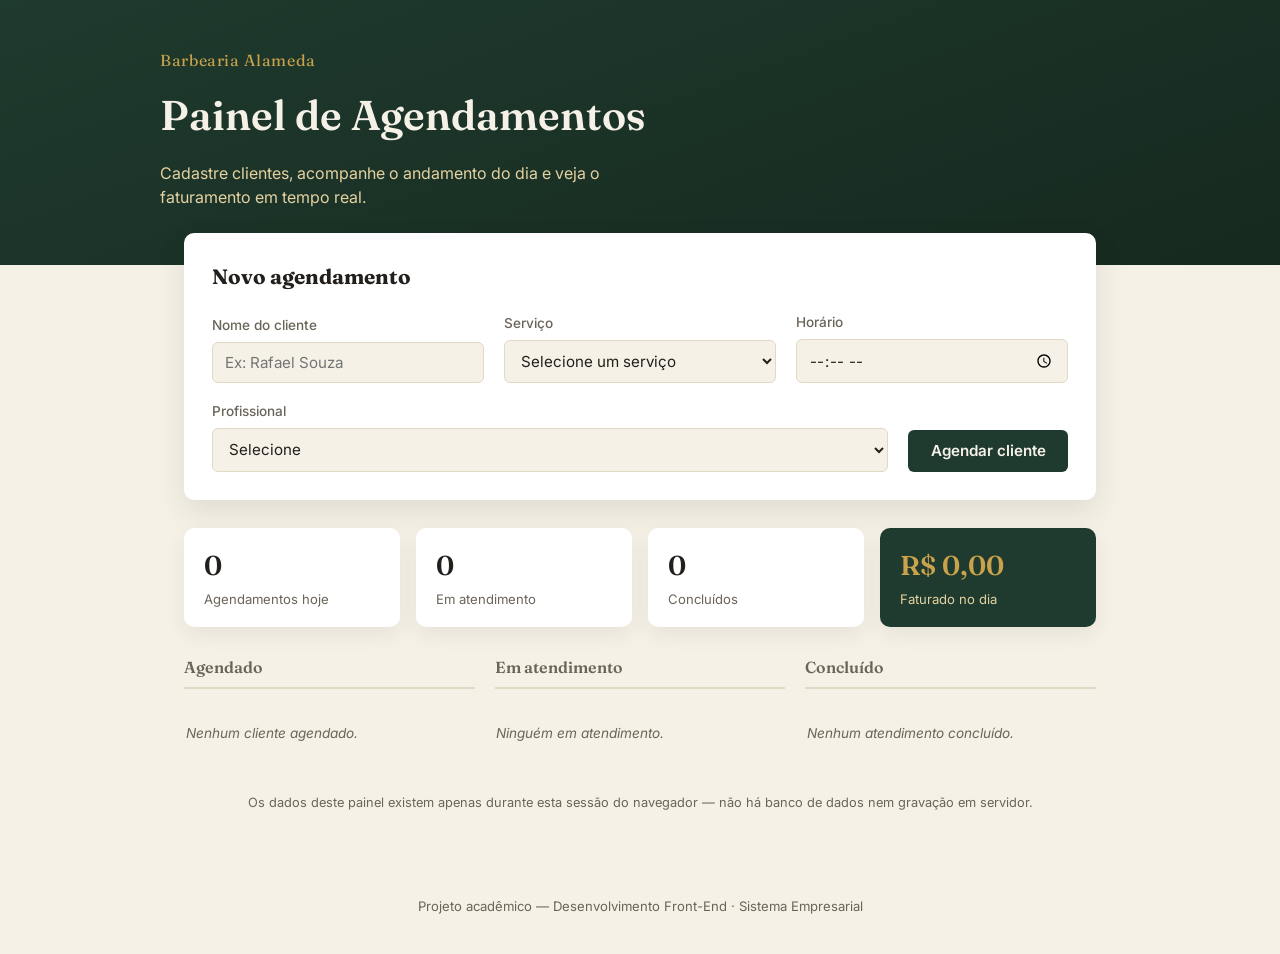
==== index.html @ fc7cc752 "First commit" ====
<!DOCTYPE html>
<html lang="pt-BR">
<head>
  <meta charset="UTF-8">
  <meta name="viewport" content="width=device-width, initial-scale=1.0">
  <title>Barbearia Alameda — Agendamentos</title>
  <link rel="preconnect" href="https://fonts.googleapis.com">
  <link rel="preconnect" href="https://fonts.gstatic.com" crossorigin>
  <link href="https://fonts.googleapis.com/css2?family=Fraunces:opsz,wght@9..144,500;9..144,600;9..144,700&family=Inter:wght@400;500;600;700&display=swap" rel="stylesheet">
  <link rel="stylesheet" href="style.css">
</head>
<body>

  <header class="topo">
    <div class="topo-conteudo">
      <p class="topo-marca">Barbearia Alameda</p>
      <h1>Painel de Agendamentos</h1>
      <p class="topo-sub">Cadastre clientes, acompanhe o andamento do dia e veja o faturamento em tempo real.</p>
    </div>
  </header>

  <main class="pagina">

    
    <section class="cartao form-cartao" aria-labelledby="titulo-form">
      <h2 id="titulo-form">Novo agendamento</h2>
      <form id="form-agendamento" class="form-grade">

        <div class="campo">
          <label for="cliente">Nome do cliente</label>
          <input type="text" id="cliente" name="cliente" placeholder="Ex: Rafael Souza" required>
        </div>

        <div class="campo">
          <label for="servico">Serviço</label>
          <select id="servico" name="servico" required>
            <option value="" disabled selected>Selecione um serviço</option>
            <option value="Corte" data-preco="40">Corte — R$ 40</option>
            <option value="Barba" data-preco="25">Barba — R$ 25</option>
            <option value="Corte + Barba" data-preco="60">Corte + Barba — R$ 60</option>
            <option value="Coloração" data-preco="80">Coloração — R$ 80</option>
            <option value="Sobrancelha" data-preco="15">Sobrancelha — R$ 15</option>
          </select>
        </div>

        <div class="campo">
          <label for="horario">Horário</label>
          <input type="time" id="horario" name="horario" required>
        </div>

        <div class="campo">
          <label for="profissional">Profissional</label>
          <select id="profissional" name="profissional" required>
            <option value="" disabled selected>Selecione</option>
            <option value="Marcos">Marcos</option>
            <option value="Diego">Diego</option>
            <option value="Juliana">Juliana</option>
          </select>
        </div>

        <button type="submit" class="botao botao-primario">Agendar cliente</button>
      </form>
    </section>

    <section class="resumo" aria-label="Resumo do dia">
      <div class="resumo-item">
        <span class="resumo-valor" id="stat-total">0</span>
        <span class="resumo-rotulo">Agendamentos hoje</span>
      </div>
      <div class="resumo-item">
        <span class="resumo-valor" id="stat-atendimento">0</span>
        <span class="resumo-rotulo">Em atendimento</span>
      </div>
      <div class="resumo-item">
        <span class="resumo-valor" id="stat-concluidos">0</span>
        <span class="resumo-rotulo">Concluídos</span>
      </div>
      <div class="resumo-item resumo-destaque">
        <span class="resumo-valor" id="stat-faturamento">R$ 0</span>
        <span class="resumo-rotulo">Faturado no dia</span>
      </div>
    </section>

    <section class="quadro" aria-label="Andamento dos atendimentos">

      <div class="coluna coluna-agendado">
        <h2 class="coluna-titulo">Agendado</h2>
        <div class="coluna-lista" id="lista-agendado" data-status="agendado"></div>
      </div>

      <div class="coluna coluna-atendimento">
        <h2 class="coluna-titulo">Em atendimento</h2>
        <div class="coluna-lista" id="lista-atendimento" data-status="atendimento"></div>
      </div>

      <div class="coluna coluna-concluido">
        <h2 class="coluna-titulo">Concluído</h2>
        <div class="coluna-lista" id="lista-concluido" data-status="concluido"></div>
      </div>

    </section>

    <p class="aviso-dados">Os dados deste painel existem apenas durante esta sessão do navegador — não há banco de dados nem gravação em servidor.</p>

  </main>

  <footer class="rodape">
    <p>Projeto acadêmico — Desenvolvimento Front-End · Sistema Empresarial</p>
  </footer>

  <script src="script.js"></script>
</body>
</html>
---- style.css ----
/* =========================================================
   TOKENS
========================================================= */
:root {
  --verde-escuro: #1F3A2E;
  --verde-mais-escuro: #16291F;
  --dourado: #C9A24B;
  --dourado-suave: #E4D2A0;
  --creme: #F6F1E7;
  --cartao: #FFFFFF;
  --texto: #221F1C;
  --texto-suave: #6B6459;
  --linha: #E1D8C6;
  --azul-petroleo: #3B6E71;
  --vermelho: #A6402F;

  --fonte-titulo: "Fraunces", Georgia, serif;
  --fonte-texto: "Inter", -apple-system, BlinkMacSystemFont, sans-serif;
}

* {
  box-sizing: border-box;
}

body {
  margin: 0;
  background: var(--creme);
  color: var(--texto);
  font-family: var(--fonte-texto);
  line-height: 1.5;
}

h1, h2 {
  font-family: var(--fonte-titulo);
  margin: 0;
}

/* =========================================================
   CABEÇALHO
========================================================= */
.topo {
  background: var(--verde-escuro);
  background-image: linear-gradient(160deg, var(--verde-escuro) 0%, var(--verde-mais-escuro) 100%);
  color: var(--creme);
  padding: 3rem 1.5rem 3.5rem;
}

.topo-conteudo {
  max-width: 960px;
  margin: 0 auto;
}

.topo-marca {
  font-family: var(--fonte-titulo);
  color: var(--dourado);
  letter-spacing: 0.04em;
  margin: 0 0 0.75rem;
  font-size: 1rem;
}

.topo h1 {
  font-size: clamp(1.9rem, 4vw, 2.6rem);
  font-weight: 600;
  max-width: 20ch;
}

.topo-sub {
  margin: 0.9rem 0 0;
  max-width: 46ch;
  color: var(--dourado-suave);
}

/* =========================================================
   LAYOUT GERAL
========================================================= */
.pagina {
  max-width: 960px;
  margin: -2rem auto 0;
  padding: 0 1.5rem 3rem;
  display: flex;
  flex-direction: column;
  gap: 1.75rem;
}

.cartao {
  background: var(--cartao);
  border-radius: 10px;
  padding: 1.75rem;
  box-shadow: 0 12px 30px rgba(22, 41, 31, 0.1);
}

/* =========================================================
   FORMULÁRIO
========================================================= */
.form-cartao h2 {
  font-size: 1.3rem;
  margin-bottom: 1.25rem;
}

.form-grade {
  display: flex;
  flex-wrap: wrap;
  gap: 1.1rem 1.25rem;
  align-items: end;
}

.campo {
  display: flex;
  flex-direction: column;
  gap: 0.4rem;
  flex: 1 1 200px;
}

.campo label {
  font-size: 0.85rem;
  color: var(--texto-suave);
  font-weight: 500;
}

.campo input,
.campo select {
  font-family: var(--fonte-texto);
  font-size: 0.95rem;
  padding: 0.65rem 0.75rem;
  border: 1px solid var(--linha);
  border-radius: 6px;
  background: var(--creme);
  color: var(--texto);
}

.campo input:focus,
.campo select:focus {
  outline: 2px solid var(--azul-petroleo);
  outline-offset: 1px;
}

.botao {
  font-family: var(--fonte-texto);
  font-weight: 600;
  font-size: 0.95rem;
  border: none;
  border-radius: 6px;
  padding: 0.7rem 1.4rem;
  cursor: pointer;
  transition: transform 0.08s ease, background 0.15s ease;
}

.botao-primario {
  background: var(--verde-escuro);
  color: var(--creme);
  flex: 0 0 auto;
}

.botao-primario:hover {
  background: var(--verde-mais-escuro);
}

.botao-primario:active {
  transform: scale(0.98);
}

/* =========================================================
   RESUMO DO DIA
========================================================= */
.resumo {
  display: flex;
  flex-wrap: wrap;
  gap: 1rem;
}

.resumo-item {
  flex: 1 1 150px;
  background: var(--cartao);
  border-radius: 10px;
  padding: 1.1rem 1.25rem;
  display: flex;
  flex-direction: column;
  gap: 0.25rem;
  box-shadow: 0 8px 20px rgba(22, 41, 31, 0.07);
}

.resumo-valor {
  font-family: var(--fonte-titulo);
  font-size: 1.7rem;
  font-weight: 600;
}

.resumo-rotulo {
  font-size: 0.82rem;
  color: var(--texto-suave);
}

.resumo-destaque {
  background: var(--verde-escuro);
}

.resumo-destaque .resumo-valor {
  color: var(--dourado);
}

.resumo-destaque .resumo-rotulo {
  color: var(--dourado-suave);
}

/* =========================================================
   QUADRO KANBAN
========================================================= */
.quadro {
  display: flex;
  flex-wrap: wrap;
  gap: 1.25rem;
  align-items: flex-start;
}

.coluna {
  flex: 1 1 260px;
  min-width: 260px;
  display: flex;
  flex-direction: column;
  gap: 0.75rem;
}

.coluna-titulo {
  font-size: 1rem;
  font-weight: 600;
  color: var(--texto-suave);
  padding-bottom: 0.5rem;
  border-bottom: 2px solid var(--linha);
}

.coluna-lista {
  display: flex;
  flex-direction: column;
  gap: 0.75rem;
  min-height: 60px;
}

.coluna-vazia {
  color: var(--texto-suave);
  font-size: 0.85rem;
  font-style: italic;
  padding: 0.5rem 0.1rem;
}

/* Cartão de agendamento individual */
.card-agendamento {
  background: var(--cartao);
  border-left: 4px solid var(--dourado);
  border-radius: 8px;
  padding: 0.9rem 1rem;
  box-shadow: 0 6px 16px rgba(22, 41, 31, 0.08);
  display: flex;
  flex-direction: column;
  gap: 0.5rem;
}

.coluna-atendimento .card-agendamento {
  border-left-color: var(--azul-petroleo);
}

.coluna-concluido .card-agendamento {
  border-left-color: var(--verde-escuro);
}

.card-cliente {
  font-weight: 600;
  font-size: 1rem;
}

.card-detalhe {
  font-size: 0.85rem;
  color: var(--texto-suave);
  display: flex;
  justify-content: space-between;
  gap: 0.5rem;
}

.card-acoes {
  display: flex;
  gap: 0.5rem;
  margin-top: 0.3rem;
}

.botao-acao {
  font-size: 0.78rem;
  font-weight: 600;
  padding: 0.4rem 0.7rem;
  border-radius: 5px;
  border: 1px solid var(--linha);
  background: var(--creme);
  color: var(--texto);
  cursor: pointer;
}

.botao-acao:hover {
  background: var(--linha);
}

.botao-remover {
  border-color: transparent;
  color: var(--vermelho);
  margin-left: auto;
}

.botao-remover:hover {
  background: rgba(166, 64, 47, 0.1);
}

/* =========================================================
   AVISO E RODAPÉ
========================================================= */
.aviso-dados {
  text-align: center;
  font-size: 0.8rem;
  color: var(--texto-suave);
  margin: 0;
}

.rodape {
  text-align: center;
  padding: 1.5rem;
  color: var(--texto-suave);
  font-size: 0.82rem;
}

/* =========================================================
   RESPONSIVIDADE
========================================================= */
@media (max-width: 640px) {
  .topo {
    padding: 2.25rem 1.25rem 3rem;
  }

  .pagina {
    padding: 0 1.1rem 2.5rem;
  }

  .form-grade {
    flex-direction: column;
    align-items: stretch;
  }

  .botao-primario {
    width: 100%;
  }
}
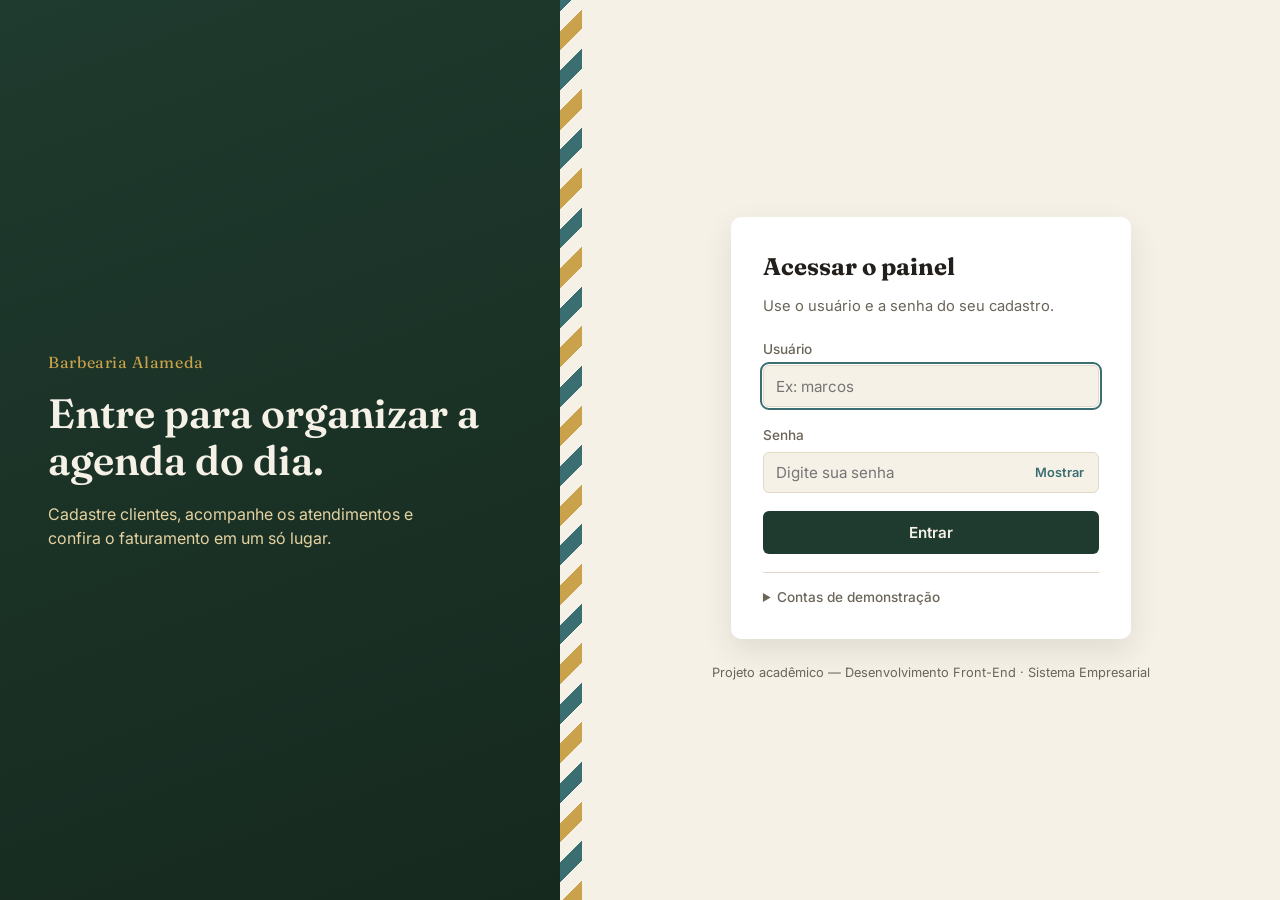
==== commit 40db1ac2: "Feat:Adcionei tela de login" ====
--- a/index.html
+++ b/index.html
@@ -8,12 +8,20 @@
   <link rel="preconnect" href="https://fonts.gstatic.com" crossorigin>
   <link href="https://fonts.googleapis.com/css2?family=Fraunces:opsz,wght@9..144,500;9..144,600;9..144,700&family=Inter:wght@400;500;600;700&display=swap" rel="stylesheet">
   <link rel="stylesheet" href="style.css">
+  <script src="auth.js"></script>
+  <script>Auth.exigirLogin();</script>
 </head>
 <body>
 
   <header class="topo">
     <div class="topo-conteudo">
-      <p class="topo-marca">Barbearia Alameda</p>
+      <div class="topo-barra">
+        <p class="topo-marca">Barbearia Alameda</p>
+        <div class="topo-usuario">
+          <span class="topo-usuario-nome" id="usuario-logado"></span>
+          <button type="button" class="botao-sair" id="botao-sair">Sair</button>
+        </div>
+      </div>
       <h1>Painel de Agendamentos</h1>
       <p class="topo-sub">Cadastre clientes, acompanhe o andamento do dia e veja o faturamento em tempo real.</p>
     </div>
@@ -109,5 +117,6 @@
   </footer>
 
   <script src="script.js"></script>
+  <script src="sessao.js"></script>
 </body>
 </html>
--- a/style.css
+++ b/style.css
@@ -1,6 +1,3 @@
-/* =========================================================
-   TOKENS
-========================================================= */
 :root {
   --verde-escuro: #1F3A2E;
   --verde-mais-escuro: #16291F;
@@ -35,9 +32,7 @@
   margin: 0;
 }
 
-/* =========================================================
-   CABEÇALHO
-========================================================= */
+
 .topo {
   background: var(--verde-escuro);
   background-image: linear-gradient(160deg, var(--verde-escuro) 0%, var(--verde-mais-escuro) 100%);
@@ -50,12 +45,51 @@
   margin: 0 auto;
 }
 
+.topo-barra {
+  display: flex;
+  justify-content: space-between;
+  align-items: center;
+  gap: 1rem;
+  margin: 0 0 0.75rem;
+}
+
 .topo-marca {
   font-family: var(--fonte-titulo);
   color: var(--dourado);
   letter-spacing: 0.04em;
-  margin: 0 0 0.75rem;
+  margin: 0;
   font-size: 1rem;
+}
+
+.topo-usuario {
+  display: flex;
+  align-items: center;
+  gap: 0.75rem;
+  font-size: 0.88rem;
+  color: var(--dourado-suave);
+}
+
+.botao-sair {
+  font-family: var(--fonte-texto);
+  font-size: 0.8rem;
+  font-weight: 600;
+  padding: 0.4rem 0.85rem;
+  border-radius: 5px;
+  border: 1px solid var(--dourado);
+  background: transparent;
+  color: var(--dourado);
+  cursor: pointer;
+  transition: background 0.15s ease, color 0.15s ease;
+}
+
+.botao-sair:hover {
+  background: var(--dourado);
+  color: var(--verde-mais-escuro);
+}
+
+.botao-sair:focus-visible {
+  outline: 2px solid var(--dourado-suave);
+  outline-offset: 2px;
 }
 
 .topo h1 {
@@ -70,9 +104,7 @@
   color: var(--dourado-suave);
 }
 
-/* =========================================================
-   LAYOUT GERAL
-========================================================= */
+
 .pagina {
   max-width: 960px;
   margin: -2rem auto 0;
@@ -89,9 +121,7 @@
   box-shadow: 0 12px 30px rgba(22, 41, 31, 0.1);
 }
 
-/* =========================================================
-   FORMULÁRIO
-========================================================= */
+
 .form-cartao h2 {
   font-size: 1.3rem;
   margin-bottom: 1.25rem;
@@ -159,9 +189,7 @@
   transform: scale(0.98);
 }
 
-/* =========================================================
-   RESUMO DO DIA
-========================================================= */
+
 .resumo {
   display: flex;
   flex-wrap: wrap;
@@ -202,9 +230,7 @@
   color: var(--dourado-suave);
 }
 
-/* =========================================================
-   QUADRO KANBAN
-========================================================= */
+
 .quadro {
   display: flex;
   flex-wrap: wrap;
@@ -242,7 +268,6 @@
   padding: 0.5rem 0.1rem;
 }
 
-/* Cartão de agendamento individual */
 .card-agendamento {
   background: var(--cartao);
   border-left: 4px solid var(--dourado);
@@ -306,9 +331,7 @@
   background: rgba(166, 64, 47, 0.1);
 }
 
-/* =========================================================
-   AVISO E RODAPÉ
-========================================================= */
+
 .aviso-dados {
   text-align: center;
   font-size: 0.8rem;
@@ -323,9 +346,7 @@
   font-size: 0.82rem;
 }
 
-/* =========================================================
-   RESPONSIVIDADE
-========================================================= */
+
 @media (max-width: 640px) {
   .topo {
     padding: 2.25rem 1.25rem 3rem;
